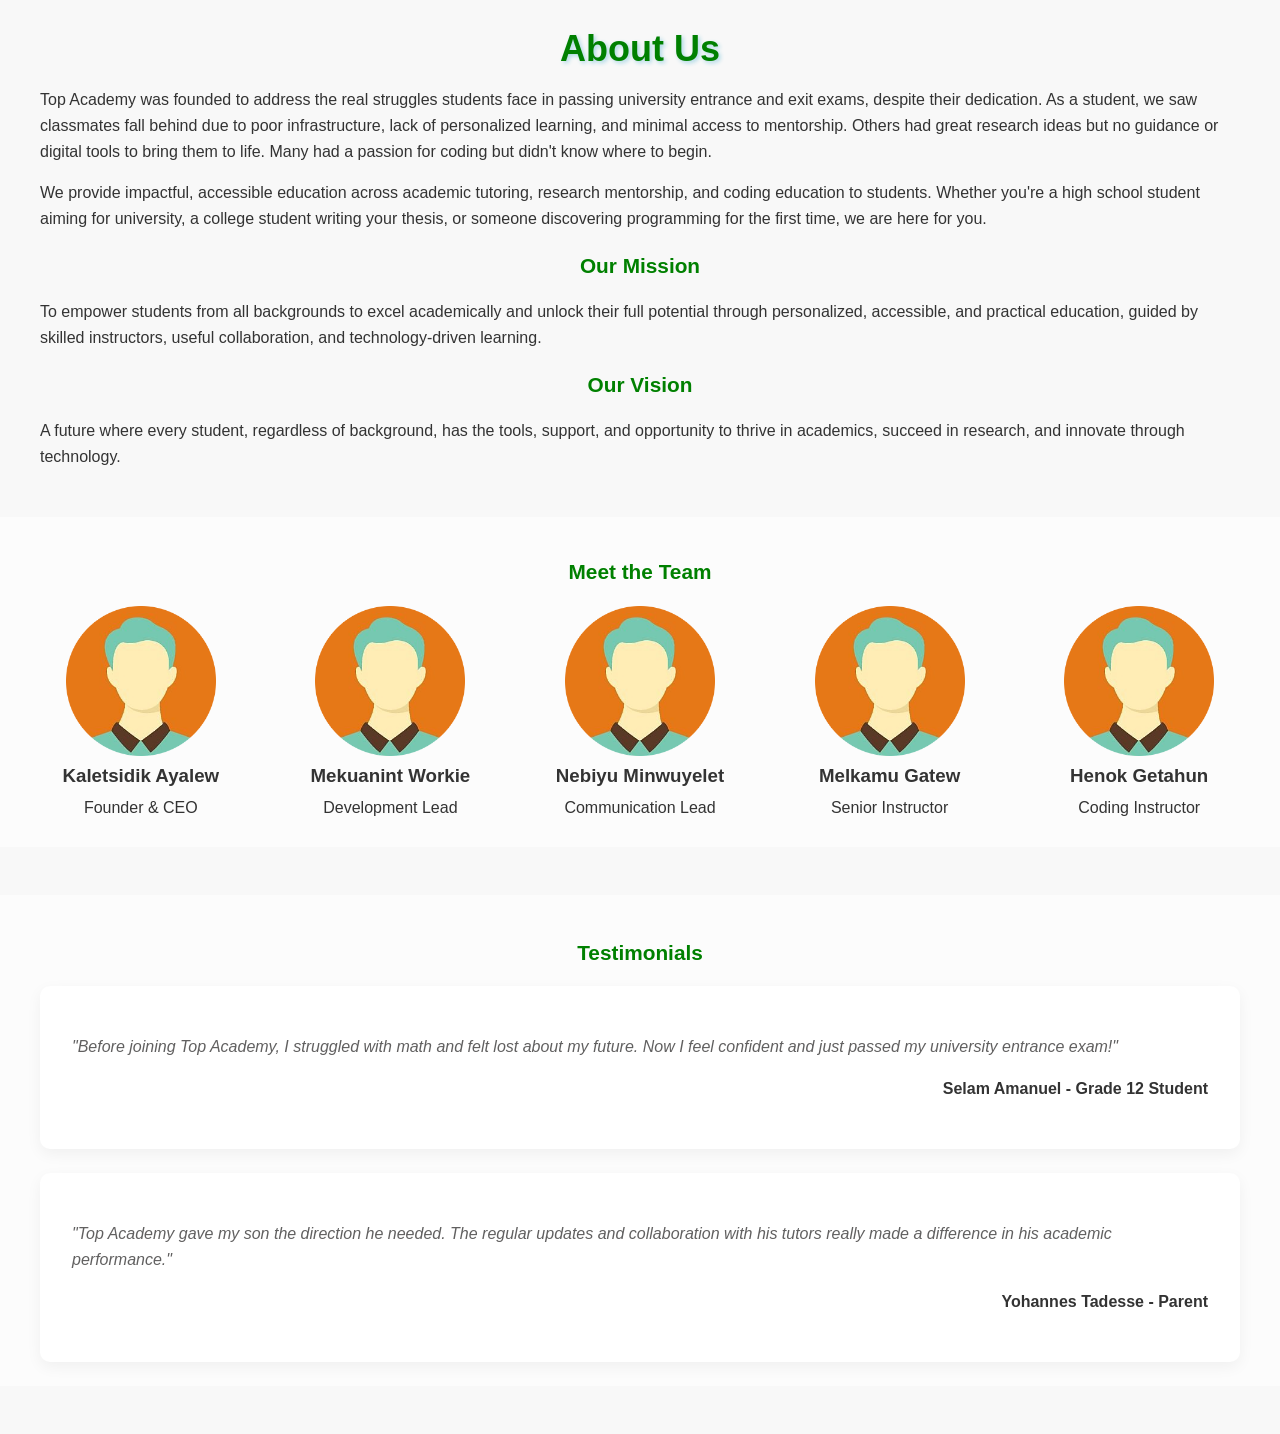
==== about.html @ 3a7b1abc "Merge pull request #18 from AlexKalll/nav Nav" ====
<!DOCTYPE html>
<html lang="en">
<head>
    <meta charset="UTF-8">
    <meta name="viewport" content="width=device-width, initial-scale=1.0">
    <title>About Us - Top Academy</title>
    <link rel="stylesheet" href="../css/styles.css">
    <link rel="stylesheet" href="../css/about.css">
</head>
<body>
    <div id="app">
        <div id="header-placeholder"></div>
        <main class="main">
            <section class="about-hero">
                <h1>About Us</h1>
            </section>
            <section class="about-story">
                <div class="container">
                    <p>Top Academy was founded to address the real struggles students face in passing university entrance and exit exams, despite their dedication. As a student, we saw classmates fall behind due to poor infrastructure, lack of personalized learning, and minimal access to mentorship. Others had great research ideas but no guidance or digital tools to bring them to life. Many had a passion for coding but didn't know where to begin.</p>
                    <p>We provide impactful, accessible education across academic tutoring, research mentorship, and coding education to students. Whether you're a high school student aiming for university, a college student writing your thesis, or someone discovering programming for the first time, we are here for you.</p>
                </div>
            </section>
            <section class="about-mission">
                <div class="container">
                    <h2>Our Mission</h2>
                    <p>To empower students from all backgrounds to excel academically and unlock their full potential through personalized, accessible, and practical education, guided by skilled instructors, useful collaboration, and technology-driven learning.</p>
                </div>
            </section>
            <section class="about-vision">
                <div class="container">
                    <h2>Our Vision</h2>
                    <p>A future where every student, regardless of background, has the tools, support, and opportunity to thrive in academics, succeed in research, and innovate through technology.</p>
                </div>
            </section>
            <section class="team-section">
                <div class="container">
                    <h2>Meet the Team</h2>
                    <div class="team-grid">
                        <div class="team-member">
                            <div class="member-img">
                                <img src="../assets/team_profile.jpg" alt="Kaletsidik Ayalew">
                            </div>
                            <h3>Kaletsidik Ayalew</h3>
                            <p>Founder & CEO</p>
                        </div>
                        <div class="team-member">
                            <div class="member-img">
                                <img src="../assets/team_profile.jpg" alt="Mekuanint Workie">
                            </div>
                            <h3>Mekuanint Workie</h3>
                            <p>Development Lead</p>
                        </div>
                        <div class="team-member">
                            <div class="member-img">
                                <img src="../assets/team_profile.jpg" alt="Nebiyu Minwuyelet">
                            </div>
                            <h3>Nebiyu Minwuyelet</h3>
                            <p>Communication Lead</p>
                        </div>
                        <div class="team-member">
                            <div class="member-img">
                                <img src="../assets/team_profile.jpg" alt="Melkamu Gatew">
                            </div>
                            <h3>Melkamu Gatew</h3>
                            <p>Senior Instructor</p>
                            </div>
                        <div class="team-member">
                            <div class="member-img">
                                <img src="../assets/team_profile.jpg" alt="Henok Getahun">
                            </div>
                            <h3>Henok Getahun</h3>
                            <p>Coding Instructor</p>
                        </div>
                    </div>
                </div>
            </section>
            <section class="testimonials-section">
                <div class="container">
                    <h2>Testimonials</h2>
                    <div class="testimonial-slider">
                        <div class="testimonial">
                            <p class="quote">"Before joining Top Academy, I struggled with math and felt lost about my future. Now I feel confident and just passed my university entrance exam!"</p>
                            <p class="author">Selam Amanuel - Grade 12 Student</p>
                        </div>
                        <div class="testimonial">
                            <p class="quote">"Top Academy gave my son the direction he needed. The regular updates and collaboration with his tutors really made a difference in his academic performance."</p>
                            <p class="author">Yohannes Tadesse - Parent</p>
                        </div>
                    </div>
                </div>
            </section>
        </main>
        <div id="footer-placeholder"></div>
    </div>
    <script src="../js/scripts.js"></script>
    <script src="../js/about.js"></script>
</body>
</html>
---- css/styles.css ----
body {
    margin: 0;
    padding: 0;
    box-sizing: border-box;
    font-family: Arial, sans-serif;
    line-height: 1.6;
    color: #333;
    background: #fff;
  }
  
  /* Header Styles */
  .hd {
    display: flex;
    justify-content: space-between;
    align-items: center;
    padding: 1rem 2rem;
    background: #e3e0e0;
    box-shadow: 0 2px 5px rgba(0, 0, 0, 0.1);
  }
  
  .lg-img {
    height: 50px;
  }
  
  .nav {
    display: flex;
    gap: 2rem;
  }
  
  .nav-link {
    text-decoration: none;
    color: #333;
    font-weight: 500;
  }
  
  .nav-link:hover {
    color: #008000;
  }
  
  /* Hero Section */
  .hero {
    text-align: center;
    padding: 4rem 2rem;
    background: url('../assets/bg.jpg') center/cover;
    color: #fff;
  }
  
  .hero-txt {
    max-width: 800px;
    margin: 1rem auto;
  }
  
  .btn-lm {
    padding: 0.8rem 2rem;
    background: #008000;
    color: #fff;
    border: none;
    border-radius: 5px;
    cursor: pointer;
    font-size: 1.1rem;
  }
  
  /* Features Section */
  .features {
    display: grid;
    grid-template-columns: repeat(auto-fit, minmax(250px, 1fr));
    gap: 2rem;
    padding: 4rem 2rem;
    background: #fff;
  }
  
  .feat-card {
    background: #90EE90;
    padding: 2rem;
    border-radius: 10px;
    text-align: center;
  }
  
  /* Footer Styles */
  .ft {
    background: #f7f2f2;
    color: #000000;
    padding: 3rem 2rem;
    text-align: center;
  }
  
  .ft-content {
    display: flex;
    justify-content: center;
    gap: 4rem;
    margin-bottom: 2rem;
    flex-wrap: wrap;
  }
  
  .ft-section {
    min-width: 200px;
  }
  
  .ft-section h3 {
    margin-bottom: 1rem;
    color: #90EE90;
  }
  
  .ft a {
    color: #000000;
    text-decoration: none;
    display: block;
    margin: 0.5rem 0;
    transition: color 0.3s;
  }
  
  .ft a:hover {
    color: blue;
  }
  
  .cp-right {
    padding-top: 2rem;
    border-top: 1px solid rgba(255, 255, 255, 0.1);
  }
  
  @media (max-width: 768px) {
    .ft-content {
      flex-direction: column;
      gap: 2rem;
      align-items: center;
    }
  }
---- css/about.css ----
body{
    background-color: rgb(248, 248, 248);
}
.about-hero {
    color: green;
    text-align: center;
    font-size: 1.5rem;
    text-shadow: 2px 2px 4px lightblue;
    margin-top: -10px;
    margin-bottom: -20px;
}

.container {
    max-width: 1200px;
    margin: 0 auto;
}

h2 {
    text-align: center;
    color: green;
    font-size: 1.3rem;
}

.team-section {
    background-color: #fcfcfc;
    padding: 1.3rem 0;
    margin: 3rem 0;
}
.team-grid {
    display: grid;
    grid-template-columns: repeat(auto-fit, minmax(200px, 1fr));
    gap: 3rem;
}

.team-member {
    text-align: center;
}

.team-member:hover {
    transform: translateY(-7px);
}

.member-img {
    width: 150px;
    height: 150px;
    margin: 0 auto;
}

.member-img img {
    width: 100%;
}

.team-member h3, .team-member p{
    margin: 0.3rem 0;
}

.testimonials-section {
    background-color: #fcfcfc;
    padding: 1.5rem;
    margin-bottom: 3rem;
}

.testimonial {
    background-color: white;
    padding: 2rem;
    border-radius: 10px;
    box-shadow: 0 5px 15px rgba(0, 0, 0, 0.05);
    margin-bottom: 1.5rem;
}

.testimonial:last-child {
    margin-bottom: 0;
}

.quote {
    font-style: italic;
    color: rgb(97, 96, 96);
}

.author {
    text-align: right;
    font-weight: bold;
}

@media (max-width: 1000px) {
    
    .team-grid {
        grid-template-columns: repeat(auto-fill, minmax(130px, 1fr));
        gap: 1.5rem;
    }
    .container {
        padding: 0 2rem;
    }
}
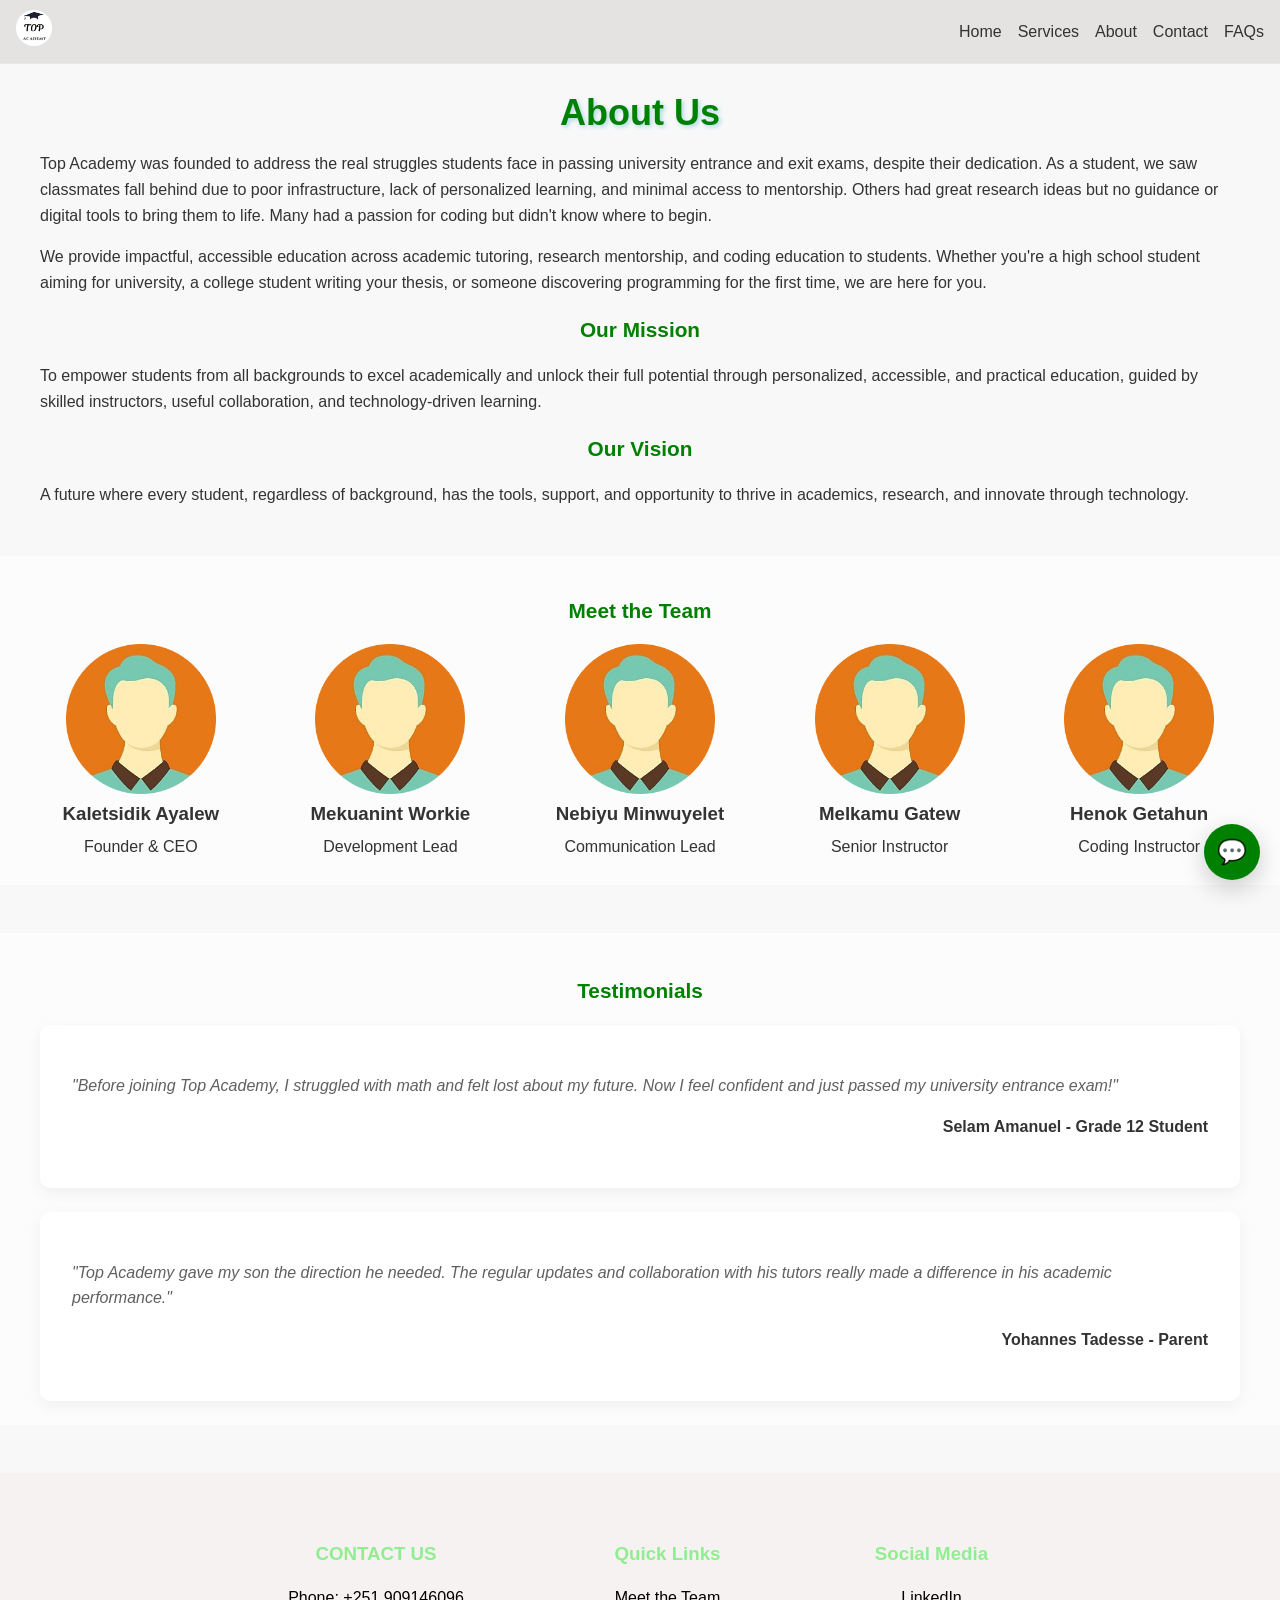
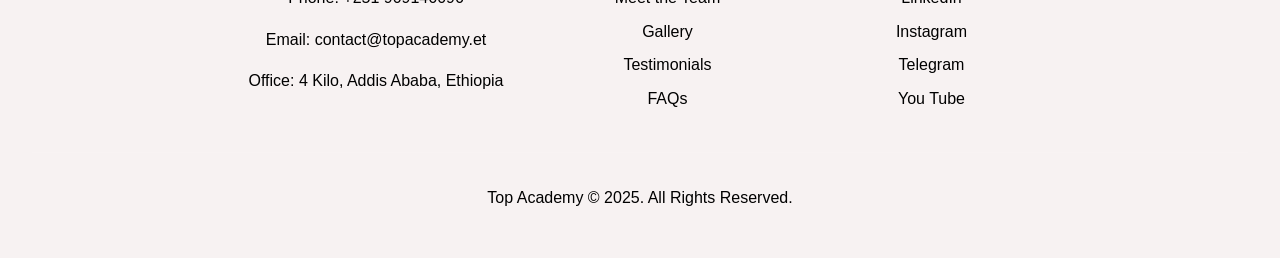
==== commit 61b7cf0b: "Merge pull request #29 from kaletsidik1/main Add AI Assistant" ====
--- a/about.html
+++ b/about.html
@@ -4,8 +4,8 @@
     <meta charset="UTF-8">
     <meta name="viewport" content="width=device-width, initial-scale=1.0">
     <title>About Us - Top Academy</title>
-    <link rel="stylesheet" href="../css/styles.css">
-    <link rel="stylesheet" href="../css/about.css">
+    <link rel="stylesheet" href="css/styles.css">
+    <link rel="stylesheet" href="css/about.css">
 </head>
 <body>
     <div id="app">
@@ -29,44 +29,44 @@
             <section class="about-vision">
                 <div class="container">
                     <h2>Our Vision</h2>
-                    <p>A future where every student, regardless of background, has the tools, support, and opportunity to thrive in academics, succeed in research, and innovate through technology.</p>
+                    <p>A future where every student, regardless of background, has the tools, support, and opportunity to thrive in academics, research, and innovate through technology.</p>
                 </div>
             </section>
-            <section class="team-section">
+            <section class="team-section" id="team">
                 <div class="container">
                     <h2>Meet the Team</h2>
                     <div class="team-grid">
                         <div class="team-member">
                             <div class="member-img">
-                                <img src="../assets/team_profile.jpg" alt="Kaletsidik Ayalew">
+                                <img src="assets/team_profile.jpg" alt="Kaletsidik Ayalew">
                             </div>
                             <h3>Kaletsidik Ayalew</h3>
                             <p>Founder & CEO</p>
                         </div>
                         <div class="team-member">
                             <div class="member-img">
-                                <img src="../assets/team_profile.jpg" alt="Mekuanint Workie">
+                                <img src="assets/team_profile.jpg" alt="Mekuanint Workie">
                             </div>
                             <h3>Mekuanint Workie</h3>
                             <p>Development Lead</p>
                         </div>
                         <div class="team-member">
                             <div class="member-img">
-                                <img src="../assets/team_profile.jpg" alt="Nebiyu Minwuyelet">
+                                <img src="assets/team_profile.jpg" alt="Nebiyu Minwuyelet">
                             </div>
                             <h3>Nebiyu Minwuyelet</h3>
                             <p>Communication Lead</p>
                         </div>
                         <div class="team-member">
                             <div class="member-img">
-                                <img src="../assets/team_profile.jpg" alt="Melkamu Gatew">
+                                <img src="assets/team_profile.jpg" alt="Melkamu Gatew">
                             </div>
                             <h3>Melkamu Gatew</h3>
                             <p>Senior Instructor</p>
                             </div>
                         <div class="team-member">
                             <div class="member-img">
-                                <img src="../assets/team_profile.jpg" alt="Henok Getahun">
+                                <img src="assets/team_profile.jpg" alt="Henok Getahun">
                             </div>
                             <h3>Henok Getahun</h3>
                             <p>Coding Instructor</p>
@@ -74,7 +74,7 @@
                     </div>
                 </div>
             </section>
-            <section class="testimonials-section">
+            <section class="testimonials-section" id="testimonials">
                 <div class="container">
                     <h2>Testimonials</h2>
                     <div class="testimonial-slider">
@@ -92,7 +92,7 @@
         </main>
         <div id="footer-placeholder"></div>
     </div>
-    <script src="../js/scripts.js"></script>
-    <script src="../js/about.js"></script>
+    <script src="js/scripts.js"></script>
+    <script src="js/about.js"></script>
 </body>
 </html>
--- a/css/styles.css
+++ b/css/styles.css
@@ -8,43 +8,76 @@
     background: #fff;
   }
   
+  /* Keep content visible under fixed header */
+  body { padding-top: 64px; }
+
   /* Header Styles */
   .hd {
+    position: fixed;
+    top: 0;
+    left: 0;
+    right: 0;
+    z-index: 1000;
     display: flex;
     justify-content: space-between;
     align-items: center;
-    padding: 1rem 2rem;
-    background: #e3e0e0;
-    box-shadow: 0 2px 5px rgba(0, 0, 0, 0.1);
+    padding: 0.6rem 1rem;
+    background: rgba(227, 224, 224, 0.92);
+    backdrop-filter: saturate(180%) blur(8px);
+    -webkit-backdrop-filter: saturate(180%) blur(8px);
+    border-bottom: 1px solid #e9e9e9;
   }
   
   .lg-img {
-    height: 50px;
+    height: 36px;
   }
   
   .nav {
     display: flex;
-    gap: 2rem;
+    gap: 1rem;
   }
   
   .nav-link {
+    position: relative;
     text-decoration: none;
     color: #333;
     font-weight: 500;
+    padding: 0.25rem 0;
   }
   
   .nav-link:hover {
     color: #008000;
+  }
+  
+  .nav-link::after {
+    content: "";
+    position: absolute;
+    left: 0;
+    right: 0;
+    bottom: -4px;
+    margin: 0 auto;
+    width: 0;
+    height: 2px;
+    background: #008000;
+    transition: width 0.2s ease;
+  }
+  
+  .nav-link:hover::after {
+    width: 100%;
   }
   
   /* Hero Section */
   .hero {
     text-align: center;
-    padding: 4rem 2rem;
+    padding: 3rem 2rem;
     background: url('../assets/bg.jpg') center/cover;
     color: #fff;
   }
   
+  .hero h1{
+    color: #008000
+  }
+
   .hero-txt {
     max-width: 800px;
     margin: 1rem auto;
@@ -125,4 +158,168 @@
       align-items: center;
     }
   }
+  
+/* Chatbot Widget */
+.chatbot-widget {
+  position: fixed;
+  right: 20px;
+  bottom: 20px;
+  z-index: 9999;
+}
+
+.chatbot-toggle {
+  width: 56px;
+  height: 56px;
+  border-radius: 50%;
+  border: none;
+  background: #008000;
+  color: #fff;
+  font-size: 24px;
+  cursor: pointer;
+  box-shadow: 0 8px 24px rgba(0,0,0,0.2);
+  position: relative;
+  z-index: 10001;
+}
+
+.chatbot-panel {
+  position: absolute;
+  right: 0;
+  bottom: 72px;
+  width: 340px;
+  height: 460px;
+  background: #fff;
+  border-radius: 12px;
+  box-shadow: 0 12px 32px rgba(0,0,0,0.25);
+  display: flex;
+  flex-direction: column;
+  overflow: hidden;
+  z-index: 10000;
+}
+
+.chatbot-header {
+  display: flex;
+  justify-content: space-between;
+  align-items: center;
+  padding: 0.75rem 0.9rem;
+  background: #e3e0e0;
+}
+
+.chatbot-title {
+  font-weight: 700;
+}
+
+.chatbot-actions {
+  display: flex;
+  gap: 8px;
+}
+
+.chatbot-close,
+.chatbot-key-btn {
+  background: transparent;
+  border: none;
+  font-size: 16px;
+  cursor: pointer;
+}
+
+.chatbot-messages {
+  flex: 1;
+  padding: 0.9rem;
+  overflow-y: auto;
+  background: #f7f7f7;
+}
+
+.chat-message {
+  max-width: 80%;
+  padding: 0.55rem 0.7rem;
+  border-radius: 12px;
+  margin: 0.35rem 0;
+  white-space: pre-wrap;
+}
+
+.user-message {
+  margin-left: auto;
+  background: #008000;
+  color: #fff;
+}
+
+.bot-message {
+  margin-right: auto;
+  background: #ffffff;
+  color: #333;
+  border: 1px solid #ececec;
+}
+
+.chat-message.typing {
+  font-style: italic;
+  color: #666;
+}
+
+.chatbot-input-area {
+  display: flex;
+  gap: 8px;
+  padding: 0.75rem;
+  background: #fff;
+  border-top: 1px solid #eee;
+}
+
+.chatbot-input {
+  flex: 1;
+  border: 1px solid #ddd;
+  border-radius: 8px;
+  padding: 0.55rem 0.7rem;
+  font-size: 14px;
+}
+
+.chatbot-send {
+  background: #008000;
+  color: #fff;
+  border: none;
+  border-radius: 8px;
+  padding: 0.55rem 0.9rem;
+  cursor: pointer;
+}
+
+@media (max-width: 480px) {
+  .chatbot-panel { width: 90vw; height: 60vh; }
+}
+  
+/* Ensure hidden attribute takes effect for chatbot panel */
+.chatbot-panel[hidden] { display: none !important; }
+  
+/* Home Testimonials */
+.home-testimonials {
+  padding: 3rem 2rem;
+  background: #f8f9fb;
+}
+.home-testimonials-inner {
+  max-width: 1100px;
+  margin: 0 auto;
+  text-align: center;
+}
+.home-testimonials h2 {
+  margin: 0 0 1.25rem;
+  color: #008000;
+}
+.home-testimonials-grid {
+  display: grid;
+  grid-template-columns: repeat(auto-fit, minmax(260px, 1fr));
+  gap: 1.25rem;
+}
+.home-testimonial {
+  background: #fff;
+  border-radius: 12px;
+  padding: 1.25rem;
+  box-shadow: 0 10px 24px rgba(0,0,0,0.06);
+  text-align: left;
+}
+.home-quote {
+  margin: 0 0 0.75rem;
+  color: #333;
+  line-height: 1.6;
+}
+.home-author {
+  margin: 0;
+  color: #666;
+  font-size: 0.95rem;
+}
   
